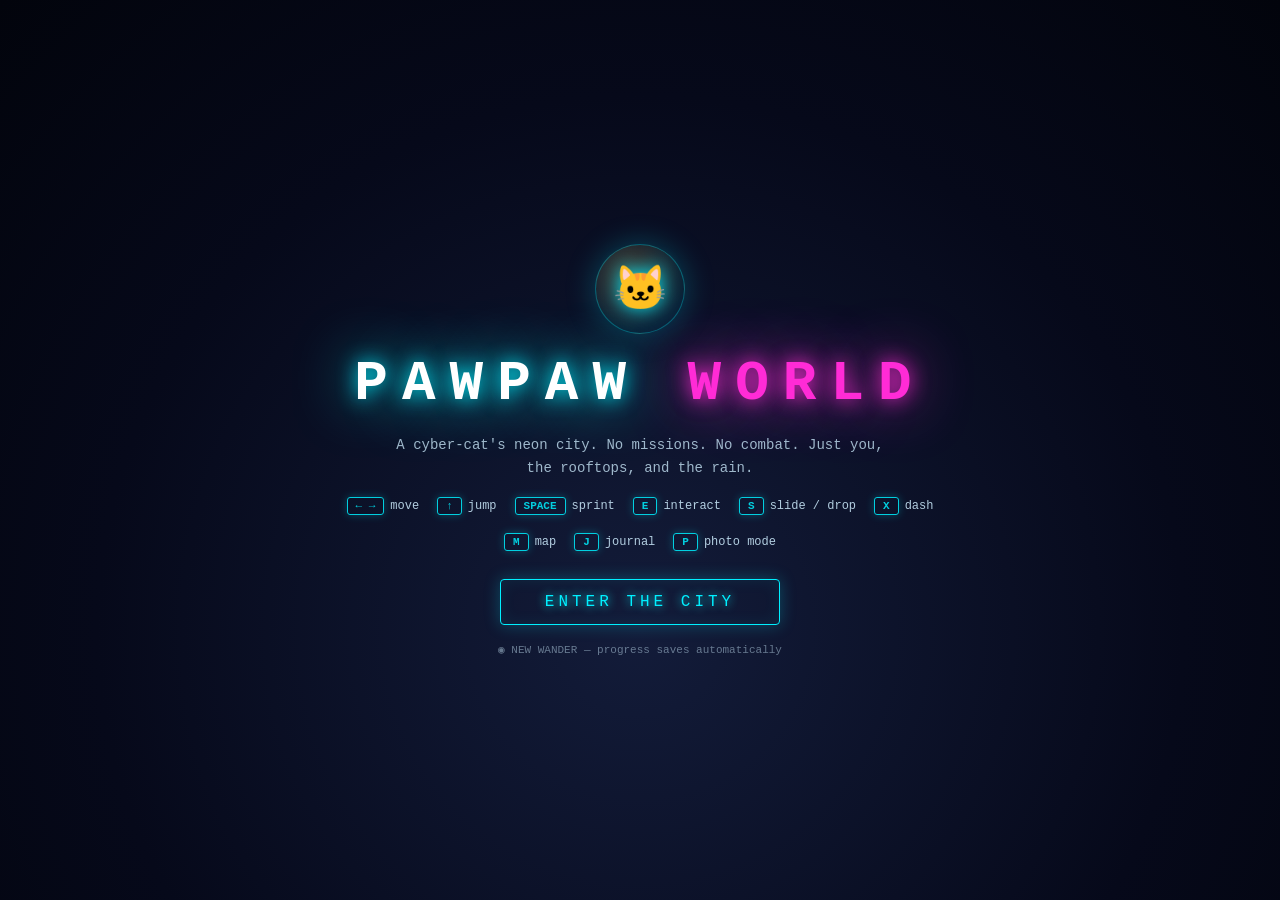
==== archive/legacy-2d/index.html @ 9e53c03d "Organize version 1 for deployment" ====
<!DOCTYPE html>
<html lang="en">
<head>
<meta charset="UTF-8">
<meta name="viewport" content="width=device-width, initial-scale=1.0">
<title>PawPaw World — Cyberpunk Cat Exploration</title>
<link rel="stylesheet" href="style.css">
</head>
<body>
<div id="game-wrap">
  <canvas id="game"></canvas>
  <canvas id="minimap" width="220" height="120"></canvas>

  <!-- HUD -->
  <div id="hud-top-left" class="holo-panel">
    <div class="hud-row"><span class="hud-label">ZONE</span><span id="hud-zone">NEON MARKET</span></div>
    <div class="hud-row"><span class="hud-label">TIME</span><span id="hud-time">22:00</span><span id="hud-weather">CLEAR</span></div>
    <div class="hud-row"><span class="hud-label">DISCOVERY</span>
      <div class="bar"><div id="hud-disc-bar"></div></div><span id="hud-disc">0%</span>
    </div>
    <div class="hud-row"><span class="hud-label">LV <span id="hud-lv">1</span></span>
      <div class="bar"><div id="hud-xp-bar"></div></div><span id="hud-paw-title">STREET KITTEN</span>
    </div>
  </div>

  <!-- rotating challenges -->
  <div id="challenges" class="holo-panel">
    <div id="ch-head">CHALLENGES <span id="ch-tier"></span></div>
    <div id="ch-list"></div>
  </div>

  <!-- city bonus event banner -->
  <div id="bonus-banner" class="hidden"><span id="bonus-name"></span><span id="bonus-t"></span></div>

  <div id="hud-collect" class="holo-panel">
    <div class="c-row"><span class="c-ico cred">¢</span><span id="c-cred">0</span></div>
    <div class="c-row"><span class="c-ico food">▣</span><span id="c-food">0</span></div>
    <div class="c-row"><span class="c-ico chip">◧</span><span id="c-chip">0</span></div>
    <div class="c-row"><span class="c-ico mem">◈</span><span id="c-mem">0</span></div>
    <div class="c-row"><span class="c-ico art">✦</span><span id="c-art">0</span></div>
    <div class="c-row"><span class="c-ico leg">★</span><span id="c-leg">0</span></div>
  </div>

  <div id="hud-objective" class="holo-panel hidden">
    <div id="obj-title">OBJECTIVE</div>
    <div id="obj-text"></div>
    <div id="obj-timer" class="hidden"></div>
  </div>

  <div id="hud-abilities" class="holo-panel">
    <span id="ab-dash" class="ab locked" title="Teleport Dash [X]">⌁</span>
    <span id="ab-djump" class="ab locked" title="Double Jump">⇈</span>
    <span id="ab-wall" class="ab locked" title="Wall Run">∥</span>
    <span id="ab-glide" class="ab locked hidden" title="Glide (hold JUMP)">⌒</span>
  </div>
  <div id="buff" class="holo-panel hidden">⚡ <span id="buff-t"></span></div>

  <!-- flow combo meter -->
  <div id="combo" class="hidden">
    <div id="combo-line"><span id="combo-x">x1</span><span id="combo-label">FLOW</span><span id="combo-pts">0</span></div>
    <div id="combo-bar-wrap"><div id="combo-bar"></div></div>
  </div>

  <!-- Guide companion -->
  <div id="guide" class="hidden">
    <div id="guide-orb"></div>
    <div id="guide-text"></div>
  </div>

  <!-- Notifications -->
  <div id="notify-stack"></div>
  <div id="discovery-banner" class="hidden"><div id="disc-sub">LOCATION DISCOVERED</div><div id="disc-name"></div></div>

  <!-- Interact prompt -->
  <div id="interact-prompt" class="hidden"><span class="key">E</span><span id="interact-text"></span></div>

  <!-- Dialog / lore reader -->
  <div id="dialog" class="modal hidden">
    <div class="modal-box holo-panel">
      <div id="dialog-title"></div>
      <div id="dialog-body"></div>
      <div class="modal-hint">[E] or click to close</div>
    </div>
  </div>

  <!-- Hacking minigame -->
  <div id="hack" class="modal hidden">
    <div class="modal-box holo-panel">
      <div id="hack-title">SIGNAL TRACE // BREACH PROTOCOL</div>
      <div id="hack-status">Memorize the signal sequence…</div>
      <div id="hack-grid"></div>
      <div class="modal-hint">[ESC] abort</div>
    </div>
  </div>

  <!-- Journal -->
  <div id="journal" class="modal hidden">
    <div class="modal-box holo-panel journal-box">
      <div id="journal-tabs">
        <span class="jtab active" data-tab="quests">QUESTS</span>
        <span class="jtab" data-tab="completion">COMPLETION</span>
        <span class="jtab" data-tab="ach">ACHIEVEMENTS</span>
        <span class="jtab" data-tab="collection">COLLECTION</span>
        <span class="jtab" data-tab="skills">SKILL TREE</span>
        <span class="jtab" data-tab="cosmetics">COSMETICS</span>
        <span class="jtab" data-tab="shrine">SHRINE</span>
        <span class="jtab" data-tab="races">RACE RECORDS</span>
        <span class="jtab" data-tab="photos">PHOTO CHALLENGES</span>
        <span class="jtab" data-tab="stats">STATS</span>
      </div>
      <div id="journal-body"></div>
      <div class="modal-hint">[J] or [ESC] close</div>
    </div>
  </div>

  <!-- Shop -->
  <div id="shop" class="modal hidden">
    <div class="modal-box holo-panel">
      <div id="shop-title">STREET VENDOR <span id="shop-cred"></span></div>
      <div id="shop-list"></div>
      <div class="modal-hint">[ESC] close</div>
    </div>
  </div>

  <!-- Teleport map -->
  <div id="teleport" class="modal hidden">
    <div class="modal-box holo-panel">
      <div id="tp-title">TRANSIT NODE // FAST TRAVEL</div>
      <div id="tp-list"></div>
      <div class="modal-hint">[ESC] close</div>
    </div>
  </div>

  <!-- Photo mode -->
  <div id="photo-overlay" class="hidden">
    <div class="photo-frame"></div>
    <div class="photo-corner tl"></div><div class="photo-corner tr"></div>
    <div class="photo-corner bl"></div><div class="photo-corner br"></div>
    <div id="photo-hint">PHOTO MODE — [ENTER] capture · [P] exit</div>
    <div id="photo-target" class="hidden"></div>
  </div>
  <div id="photo-flash"></div>

  <!-- Title screen -->
  <div id="title-screen">
    <div id="title-cat"></div>
    <h1>PAWPAW <span>WORLD</span></h1>
    <p class="tagline">A cyber-cat's neon city. No missions. No combat. Just you, the rooftops, and the rain.</p>
    <div id="title-controls">
      <div><span class="key">← →</span> move</div>
      <div><span class="key">↑</span> jump</div>
      <div><span class="key">SPACE</span> sprint</div>
      <div><span class="key">E</span> interact</div>
      <div><span class="key">S</span> slide / drop</div>
      <div><span class="key">X</span> dash</div>
      <div><span class="key">M</span> map</div>
      <div><span class="key">J</span> journal</div>
      <div><span class="key">P</span> photo mode</div>
    </div>
    <button id="btn-start">ENTER THE CITY</button>
    <p class="save-note" id="save-note"></p>
  </div>
</div>

<script src="js/config.js"></script>
<script src="js/world.js"></script>
<script src="js/player.js"></script>
<script src="js/citizens.js"></script>
<script src="js/systems.js"></script>
<script src="js/activities.js"></script>
<script src="js/progression.js"></script>
<script src="js/meta.js"></script>
<script src="js/render.js"></script>
<script src="js/ui.js"></script>
<script src="js/main.js"></script>
</body>
</html>
---- archive/legacy-2d/style.css ----
/* ============ PAWPAW WORLD — UI ============ */
* { margin: 0; padding: 0; box-sizing: border-box; }

:root {
  --cyan: #00f0ff;
  --magenta: #ff2bd6;
  --amber: #ffb347;
  --lime: #aaff00;
  --panel: rgba(8, 14, 30, 0.72);
  --panel-border: rgba(0, 240, 255, 0.35);
  --text: #cfeeff;
}

html, body {
  width: 100%; height: 100%;
  background: #04060e;
  overflow: hidden;
  font-family: "Courier New", ui-monospace, monospace;
  color: var(--text);
  user-select: none;
}

#game-wrap { position: fixed; inset: 0; }
#game { display: block; width: 100%; height: 100%; }

/* ---------- holo panels ---------- */
.holo-panel {
  background: var(--panel);
  border: 1px solid var(--panel-border);
  border-radius: 4px;
  box-shadow: 0 0 12px rgba(0, 240, 255, 0.15), inset 0 0 18px rgba(0, 240, 255, 0.05);
  backdrop-filter: blur(3px);
  padding: 8px 12px;
  font-size: 12px;
  letter-spacing: 1px;
}

.hidden { display: none !important; }

/* ---------- HUD ---------- */
#hud-top-left { position: absolute; top: 14px; left: 14px; min-width: 220px; }
.hud-row { display: flex; align-items: center; gap: 8px; margin: 3px 0; }
.hud-label { color: var(--cyan); opacity: 0.7; font-size: 10px; width: 72px; }
#hud-zone { color: var(--magenta); text-shadow: 0 0 8px var(--magenta); font-weight: bold; }
#hud-weather { opacity: 0.6; font-size: 10px; }
.bar { width: 90px; height: 6px; background: rgba(0,240,255,0.12); border-radius: 3px; overflow: hidden; }
#hud-disc-bar { height: 100%; width: 0%; background: linear-gradient(90deg, var(--cyan), var(--magenta)); transition: width 0.6s; }

#minimap {
  position: absolute; top: 14px; right: 14px;
  border: 1px solid var(--panel-border);
  border-radius: 4px;
  background: rgba(4, 8, 18, 0.8);
  box-shadow: 0 0 12px rgba(0, 240, 255, 0.15);
}

#hud-collect { position: absolute; top: 148px; right: 14px; display: flex; flex-direction: column; gap: 4px; }
.c-row { display: flex; align-items: center; gap: 8px; font-size: 13px; }
.c-ico { width: 18px; text-align: center; }
.c-ico.food { color: var(--amber); text-shadow: 0 0 6px var(--amber); }
.c-ico.chip { color: var(--cyan); text-shadow: 0 0 6px var(--cyan); }
.c-ico.mem  { color: var(--magenta); text-shadow: 0 0 6px var(--magenta); }
.c-ico.art  { color: var(--lime); text-shadow: 0 0 6px var(--lime); }
.c-ico.leg  { color: #fff; text-shadow: 0 0 8px #fff, 0 0 16px var(--magenta); }

#hud-objective { position: absolute; top: 14px; left: 50%; transform: translateX(-50%); text-align: center; min-width: 260px; }
#obj-title { color: var(--amber); font-size: 10px; letter-spacing: 3px; }
#obj-text { margin-top: 3px; font-size: 13px; }
#obj-timer { color: var(--lime); font-size: 18px; font-weight: bold; margin-top: 2px; text-shadow: 0 0 8px var(--lime); }

#hud-abilities { position: absolute; bottom: 14px; right: 14px; display: flex; gap: 8px; padding: 6px 10px; }
.ab { font-size: 18px; color: var(--cyan); text-shadow: 0 0 8px var(--cyan); }
.ab.locked { color: #2a3a4a; text-shadow: none; }
.ab.cooldown { color: #5a6a7a; }

/* ---------- guide ---------- */
#guide {
  position: absolute; bottom: 24px; left: 50%; transform: translateX(-50%);
  display: flex; align-items: center; gap: 12px; max-width: 560px;
  animation: guideIn 0.4s ease-out;
}
@keyframes guideIn { from { opacity: 0; transform: translateX(-50%) translateY(16px); } }
#guide-orb {
  width: 26px; height: 26px; border-radius: 50%; flex-shrink: 0;
  background: radial-gradient(circle at 35% 35%, #bffaff, var(--cyan) 50%, rgba(0,240,255,0.1));
  box-shadow: 0 0 16px var(--cyan), 0 0 40px rgba(0,240,255,0.4);
  animation: orbFloat 2.4s ease-in-out infinite;
}
@keyframes orbFloat { 0%,100% { transform: translateY(0); } 50% { transform: translateY(-7px); } }
#guide-text {
  background: var(--panel); border: 1px solid var(--panel-border); border-radius: 4px;
  padding: 9px 14px; font-size: 13px; line-height: 1.45;
}
#guide-text b { color: var(--cyan); }

/* ---------- notifications ---------- */
#notify-stack {
  position: absolute; bottom: 80px; left: 14px;
  display: flex; flex-direction: column-reverse; gap: 6px; pointer-events: none;
}
.notify {
  background: var(--panel); border-left: 3px solid var(--cyan);
  padding: 7px 12px; font-size: 12px; border-radius: 0 4px 4px 0;
  animation: notifyIn 0.3s ease-out;
  max-width: 320px;
}
.notify.gold { border-left-color: var(--amber); color: #ffe6c0; }
.notify.pink { border-left-color: var(--magenta); }
.notify.fade { opacity: 0; transition: opacity 0.8s; }
@keyframes notifyIn { from { opacity: 0; transform: translateX(-20px); } }

#discovery-banner {
  position: absolute; bottom: 170px; left: 50%; transform: translateX(-50%);
  text-align: center; pointer-events: none;
  animation: discIn 0.5s ease-out;
}
@keyframes discIn { from { opacity: 0; letter-spacing: 18px; } }
#disc-sub { font-size: 11px; letter-spacing: 6px; color: var(--cyan); opacity: 0.8; }
#disc-name {
  font-size: 22px; font-weight: bold; letter-spacing: 4px; color: #fff;
  text-shadow: 0 0 18px var(--magenta), 0 0 40px var(--magenta);
  margin-top: 6px;
}

/* ---------- interact ---------- */
#interact-prompt {
  position: absolute; bottom: 130px; left: 50%; transform: translateX(-50%);
  display: flex; align-items: center; gap: 8px;
  background: var(--panel); border: 1px solid var(--panel-border);
  padding: 6px 14px; border-radius: 4px; font-size: 13px;
}
.key {
  display: inline-block; padding: 2px 8px; border: 1px solid var(--cyan);
  border-radius: 3px; color: var(--cyan); font-weight: bold; font-size: 11px;
  box-shadow: 0 0 8px rgba(0,240,255,0.3);
}

/* ---------- modals ---------- */
.modal { position: absolute; inset: 0; background: rgba(2,4,10,0.6); display: flex; align-items: center; justify-content: center; z-index: 50; }
.modal-box { min-width: 360px; max-width: 520px; padding: 20px 24px; }
.modal-hint { margin-top: 14px; font-size: 10px; opacity: 0.5; text-align: center; }
#dialog-title { color: var(--cyan); font-size: 14px; letter-spacing: 2px; margin-bottom: 10px; text-shadow: 0 0 8px var(--cyan); }
#dialog-body { font-size: 13px; line-height: 1.6; white-space: pre-wrap; max-height: 50vh; overflow-y: auto; }

/* hacking */
#hack-title { color: var(--lime); letter-spacing: 2px; font-size: 13px; text-shadow: 0 0 8px var(--lime); }
#hack-status { margin: 10px 0; font-size: 12px; opacity: 0.85; min-height: 16px; }
#hack-grid { display: grid; grid-template-columns: repeat(3, 84px); gap: 10px; justify-content: center; padding: 8px 0; }
.hack-node {
  height: 84px; border: 1px solid var(--panel-border); border-radius: 6px;
  background: rgba(0,240,255,0.06); cursor: pointer; transition: all 0.12s;
  display: flex; align-items: center; justify-content: center; font-size: 22px; color: rgba(0,240,255,0.4);
}
.hack-node:hover { background: rgba(0,240,255,0.14); }
.hack-node.lit { background: var(--cyan); color: #04111a; box-shadow: 0 0 24px var(--cyan); }
.hack-node.good { background: var(--lime); color: #0a1402; box-shadow: 0 0 24px var(--lime); }
.hack-node.bad { background: #ff3355; box-shadow: 0 0 24px #ff3355; }

/* teleport list */
#tp-title { color: var(--cyan); letter-spacing: 2px; font-size: 13px; margin-bottom: 12px; }
.tp-item {
  padding: 8px 12px; margin: 4px 0; border: 1px solid rgba(0,240,255,0.2);
  border-radius: 4px; cursor: pointer; font-size: 13px; display: flex; justify-content: space-between;
  width: 100%; background: transparent; color: var(--text); font-family: inherit; text-align: left;
}
.tp-item:hover { background: rgba(0,240,255,0.12); border-color: var(--cyan); }
.tp-item .tp-zone { opacity: 0.5; font-size: 11px; }
.tp-item.current { opacity: 0.4; pointer-events: none; }

/* ---------- photo mode ---------- */
#photo-overlay { position: absolute; inset: 0; pointer-events: none; z-index: 40; }
.photo-frame { position: absolute; inset: 40px; border: 1px solid rgba(255,255,255,0.25); }
.photo-corner { position: absolute; width: 34px; height: 34px; border-color: #fff; border-style: solid; border-width: 0; }
.photo-corner.tl { top: 32px; left: 32px; border-top-width: 2px; border-left-width: 2px; }
.photo-corner.tr { top: 32px; right: 32px; border-top-width: 2px; border-right-width: 2px; }
.photo-corner.bl { bottom: 32px; left: 32px; border-bottom-width: 2px; border-left-width: 2px; }
.photo-corner.br { bottom: 32px; right: 32px; border-bottom-width: 2px; border-right-width: 2px; }
#photo-hint { position: absolute; bottom: 52px; width: 100%; text-align: center; font-size: 12px; letter-spacing: 2px; color: #fff; text-shadow: 0 0 8px #000; }
#photo-target { position: absolute; top: 52px; width: 100%; text-align: center; font-size: 13px; color: var(--amber); text-shadow: 0 0 10px var(--amber); }
#photo-flash { position: absolute; inset: 0; background: #fff; opacity: 0; pointer-events: none; z-index: 60; transition: opacity 0.5s; }
#photo-flash.snap { opacity: 0.9; transition: none; }

/* ---------- title screen ---------- */
#title-screen {
  position: absolute; inset: 0; z-index: 100;
  background: radial-gradient(ellipse at 50% 70%, #131c3a 0%, #06091a 60%, #02040c 100%);
  display: flex; flex-direction: column; align-items: center; justify-content: center; gap: 18px;
}
#title-screen h1 {
  font-size: 56px; letter-spacing: 14px; color: #fff;
  text-shadow: 0 0 20px var(--cyan), 0 0 60px var(--cyan);
}
#title-screen h1 span { color: var(--magenta); text-shadow: 0 0 20px var(--magenta), 0 0 60px var(--magenta); }
.tagline { font-size: 14px; opacity: 0.75; max-width: 520px; text-align: center; line-height: 1.6; }
#title-cat { font-size: 60px; width: 90px; height: 90px; border-radius: 50%;
  background: radial-gradient(circle at 40% 35%, rgba(255,179,71,0.25), rgba(0,240,255,0.08) 70%);
  border: 1px solid rgba(0,240,255,0.3); box-shadow: 0 0 30px rgba(0,240,255,0.25);
  display: flex; align-items: center; justify-content: center;
}
#title-cat::before { content: "🐱"; font-size: 44px; filter: drop-shadow(0 0 10px var(--cyan)); }
#title-controls { display: flex; gap: 18px; flex-wrap: wrap; justify-content: center; font-size: 12px; opacity: 0.85; max-width: 640px; }
#title-controls > div { display: flex; align-items: center; gap: 6px; }
#btn-start {
  margin-top: 10px; padding: 13px 44px; font-family: inherit; font-size: 16px; letter-spacing: 4px;
  background: transparent; color: var(--cyan); border: 1px solid var(--cyan); border-radius: 4px;
  cursor: pointer; text-shadow: 0 0 10px var(--cyan); box-shadow: 0 0 16px rgba(0,240,255,0.25), inset 0 0 16px rgba(0,240,255,0.08);
  transition: all 0.2s;
}
#btn-start:hover { background: rgba(0,240,255,0.12); box-shadow: 0 0 30px rgba(0,240,255,0.5), inset 0 0 24px rgba(0,240,255,0.15); }
.save-note { font-size: 11px; opacity: 0.45; }

/* ---------- credits icon ---------- */
.c-ico.cred { color: #ffe14d; text-shadow: 0 0 6px #ffe14d; font-weight: bold; }

/* ---------- XP bar ---------- */
#hud-xp-bar { height: 100%; width: 0%; background: linear-gradient(90deg, #ffe14d, #ffb347); transition: width 0.4s; }
#hud-paw-title { font-size: 9px; color: #ffe14d; opacity: 0.85; letter-spacing: 1px; }
#hud-lv { color: #ffe14d; }

/* ---------- challenges widget ---------- */
#challenges { position: absolute; top: 322px; right: 14px; width: 200px; padding: 7px 10px; }
#ch-head { font-size: 9px; letter-spacing: 3px; color: var(--cyan); opacity: 0.8; margin-bottom: 4px; }
#ch-tier { float: right; color: #ffe14d; }
.ch { margin: 5px 0; }
.ch-txt { font-size: 10px; display: flex; justify-content: space-between; }
.ch-txt .ch-n { color: var(--lime); }
.ch-bar { height: 3px; background: rgba(170,255,0,0.12); border-radius: 2px; margin-top: 2px; overflow: hidden; }
.ch-bar > div { height: 100%; background: var(--lime); transition: width 0.3s; }

/* ---------- bonus event banner ---------- */
#bonus-banner {
  position: absolute; top: 86px; left: 50%; transform: translateX(-50%);
  display: flex; gap: 12px; align-items: baseline;
  background: rgba(30, 22, 4, 0.8); border: 1px solid #ffe14d; border-radius: 4px;
  padding: 6px 18px; font-size: 13px; letter-spacing: 2px; color: #ffe14d;
  box-shadow: 0 0 18px rgba(255,225,77,0.3);
  animation: bonusPulse 1.2s ease-in-out infinite;
}
@keyframes bonusPulse { 0%,100% { box-shadow: 0 0 12px rgba(255,225,77,0.2); } 50% { box-shadow: 0 0 26px rgba(255,225,77,0.45); } }
#bonus-t { font-size: 16px; font-weight: bold; }

/* ---------- flow combo meter ---------- */
#combo {
  position: absolute; bottom: 150px; left: 14px; min-width: 170px;
  background: var(--panel); border: 1px solid var(--panel-border);
  border-radius: 4px; padding: 7px 11px;
  animation: notifyIn 0.25s ease-out;
}
#combo-line { display: flex; align-items: baseline; gap: 10px; }
#combo-x { font-size: 22px; font-weight: bold; color: var(--lime); text-shadow: 0 0 10px var(--lime); }
#combo-label { font-size: 10px; letter-spacing: 3px; opacity: 0.7; }
#combo-pts { margin-left: auto; font-size: 14px; color: var(--cyan); }
#combo-bar-wrap { height: 4px; background: rgba(170,255,0,0.15); border-radius: 2px; margin-top: 5px; overflow: hidden; }
#combo-bar { height: 100%; width: 100%; background: var(--lime); transition: width 0.1s linear; }
#combo.hot #combo-x { color: var(--magenta); text-shadow: 0 0 12px var(--magenta); }
#combo.hot #combo-bar { background: var(--magenta); }

/* ---------- buff ---------- */
#buff { position: absolute; bottom: 60px; right: 14px; font-size: 12px; color: #ffe14d; padding: 5px 10px; }

/* ---------- achievement toast ---------- */
.notify.ach {
  border-left-color: #ffe14d; color: #fff7d8;
  box-shadow: 0 0 18px rgba(255,225,77,0.25);
}
.notify.ach b { color: #ffe14d; }

/* ---------- journal ---------- */
.journal-box { width: 760px; max-width: 94vw; }
#journal-tabs { display: flex; gap: 4px; margin-bottom: 12px; flex-wrap: wrap; }
.jtab {
  flex: 1 0 118px; text-align: center; padding: 7px 6px; font-size: 10px; letter-spacing: 1px;
  border: 1px solid rgba(0,240,255,0.2); border-radius: 3px; cursor: pointer; opacity: 0.6;
}
.jtab:hover { opacity: 0.9; }
.jtab.active { opacity: 1; background: rgba(0,240,255,0.12); border-color: var(--cyan); color: var(--cyan); }
#journal-body { max-height: 56vh; overflow-y: auto; font-size: 12px; line-height: 1.5; }
.j-quest { border: 1px solid rgba(0,240,255,0.15); border-radius: 4px; padding: 9px 12px; margin: 6px 0; }
.j-quest .jq-name { color: var(--amber); letter-spacing: 2px; font-weight: bold; }
.j-quest .jq-step { margin-top: 4px; }
.j-quest.done { opacity: 0.55; } .j-quest.done .jq-name { color: var(--lime); }
.j-ach { display: flex; gap: 10px; align-items: center; padding: 5px 8px; border-radius: 3px; }
.j-ach:nth-child(odd) { background: rgba(0,240,255,0.04); }
.j-ach .ja-ico { width: 20px; text-align: center; font-size: 15px; color: #3a4a5a; }
.j-ach.got .ja-ico { color: #ffe14d; text-shadow: 0 0 8px #ffe14d; }
.j-ach.got .ja-name { color: #fff; }
.j-ach .ja-name { width: 150px; }
.j-ach .ja-desc { opacity: 0.6; font-size: 11px; }
.j-row { display: flex; justify-content: space-between; padding: 4px 8px; }
.j-row:nth-child(odd) { background: rgba(0,240,255,0.04); }
.j-sec { color: var(--cyan); letter-spacing: 3px; font-size: 10px; margin: 12px 0 4px; }
.j-land { display: inline-block; width: 48%; padding: 2px 6px; opacity: 0.85; }
.j-land.unk { opacity: 0.35; }
.completion-head { padding: 12px; border: 1px solid rgba(255,225,77,0.35); border-radius: 4px; margin-bottom: 10px; color: #ffe14d; letter-spacing: 2px; }
.completion-head strong { display: block; font-size: 34px; color: #fff; text-shadow: 0 0 16px #ffe14d; margin: 4px 0; }
.bigbar { height: 8px; background: rgba(255,225,77,0.14); border-radius: 4px; overflow: hidden; }
.bigbar > div { height: 100%; background: linear-gradient(90deg, #ffe14d, #ff2bd6, #00f0ff); transition: width 0.6s; }
.skill {
  width: 100%; margin: 4px 0; padding: 8px 10px; display: grid; grid-template-columns: 150px 1fr 56px; gap: 10px; align-items: center;
  font-family: inherit; color: var(--text); background: rgba(0,240,255,0.05); border: 1px solid rgba(0,240,255,0.18); border-radius: 4px; cursor: pointer; text-align: left;
}
.skill small { opacity: 0.62; }
.skill b { color: #ffe14d; text-align: right; }
.skill:hover { background: rgba(0,240,255,0.12); border-color: var(--cyan); }
.skill.owned { opacity: 0.55; cursor: default; }
.skill.shrine-up { display: block; text-align: center; color: #ffe14d; letter-spacing: 2px; }

/* ---------- shop ---------- */
#shop-title { color: var(--amber); letter-spacing: 2px; font-size: 13px; margin-bottom: 10px; display: flex; justify-content: space-between; }
#shop-cred { color: #ffe14d; }
.shop-item {
  display: flex; align-items: center; gap: 10px; padding: 8px 10px; margin: 4px 0;
  border: 1px solid rgba(0,240,255,0.15); border-radius: 4px; cursor: pointer; font-size: 12px;
}
.shop-item:hover { background: rgba(0,240,255,0.08); border-color: var(--cyan); }
.shop-item .si-name { width: 160px; color: #fff; }
.shop-item .si-desc { flex: 1; opacity: 0.65; font-size: 11px; }
.shop-item .si-cost { color: #ffe14d; }
.shop-item.owned { opacity: 0.45; cursor: default; }
.shop-item.owned .si-cost { color: var(--lime); }
.shop-item.broke { cursor: default; } .shop-item.broke .si-cost { color: #ff5e5e; }
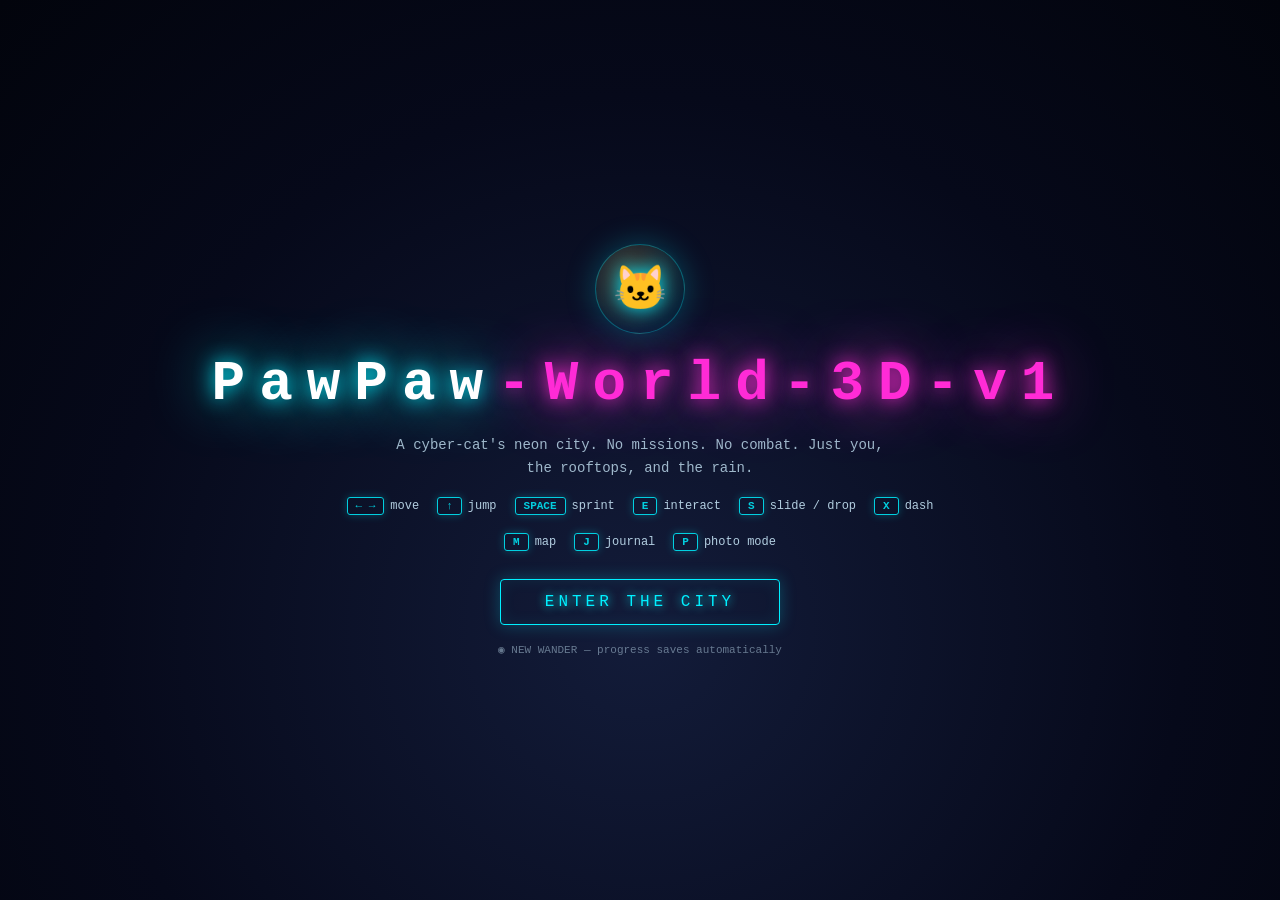
==== commit 33094069: "Update v1 branding and report video" ====
--- a/archive/legacy-2d/index.html
+++ b/archive/legacy-2d/index.html
@@ -3,7 +3,7 @@
 <head>
 <meta charset="UTF-8">
 <meta name="viewport" content="width=device-width, initial-scale=1.0">
-<title>PawPaw World — Cyberpunk Cat Exploration</title>
+  <title>PawPaw-World-3D-v1 — Legacy 2D Archive</title>
 <link rel="stylesheet" href="style.css">
 </head>
 <body>
@@ -144,7 +144,7 @@
   <!-- Title screen -->
   <div id="title-screen">
     <div id="title-cat"></div>
-    <h1>PAWPAW <span>WORLD</span></h1>
+    <h1>PawPaw<span>-World-3D-v1</span></h1>
     <p class="tagline">A cyber-cat's neon city. No missions. No combat. Just you, the rooftops, and the rain.</p>
     <div id="title-controls">
       <div><span class="key">← →</span> move</div>
--- a/archive/legacy-2d/style.css
+++ b/archive/legacy-2d/style.css
@@ -1,4 +1,4 @@
-/* ============ PAWPAW WORLD — UI ============ */
+/* ============ PawPaw-World-3D-v1 — LEGACY 2D UI ============ */
 * { margin: 0; padding: 0; box-sizing: border-box; }
 
 :root {
